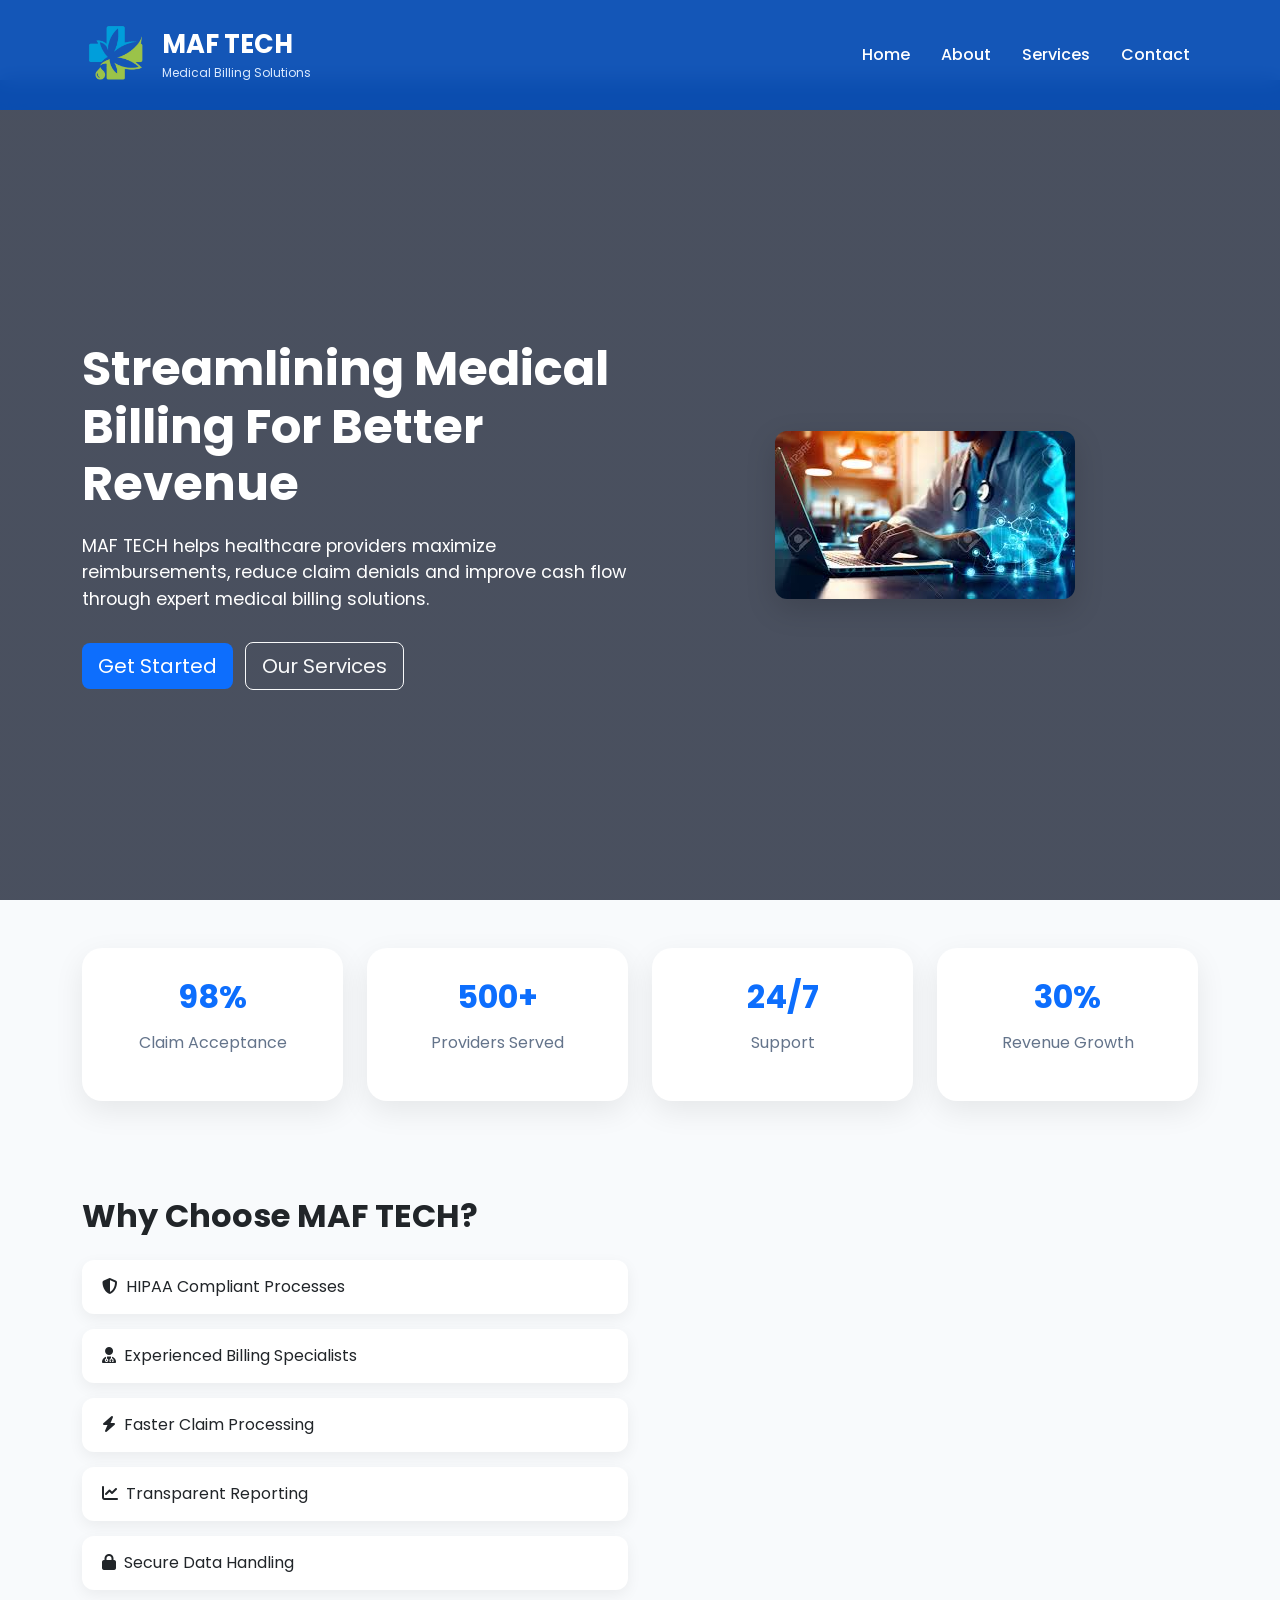
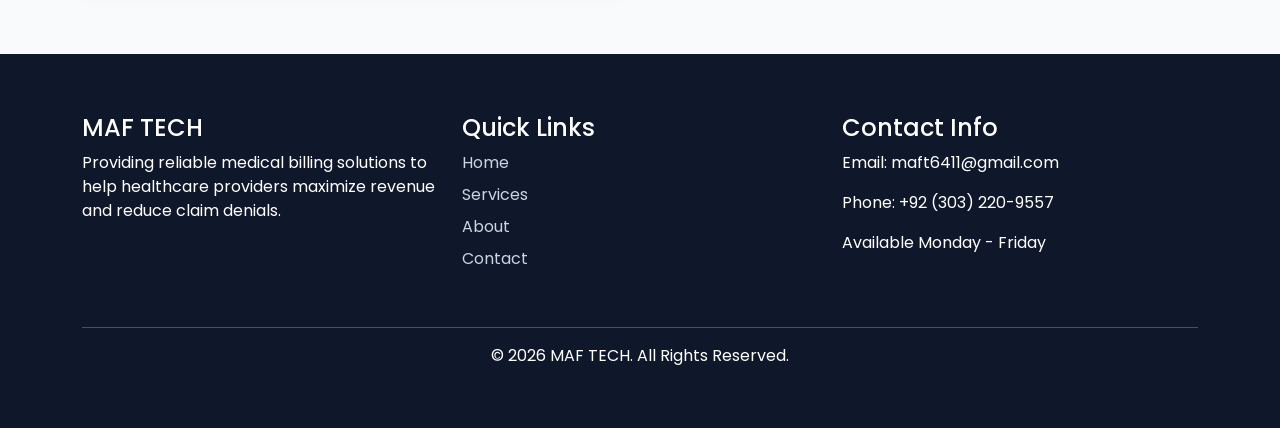
==== index.html @ 77ea470c "Added About, Services and Contact pages" ====
<!DOCTYPE html>
<html lang="en">

<head>
    <meta charset="UTF-8">
    <meta name="viewport" content="width=device-width, initial-scale=1.0">

    <title>MAF TECH | Medical Billing Solutions</title>

    <meta name="description"
        content="MAF TECH provides professional medical billing, insurance verification, revenue cycle management and healthcare billing solutions.">

    <meta name="keywords"
        content="Medical Billing, Revenue Cycle Management, Healthcare Billing, Insurance Verification">

    <meta name="author" content="MAF TECH">

    <meta name="robots" content="index, follow">

    <link rel="canonical" href="https://your-domain.com/">

    <!-- Open Graph -->
    <meta property="og:title" content="MAF TECH | Medical Billing Solutions">
    <meta property="og:description"
        content="Professional medical billing, insurance verification and revenue cycle management services.">
    <meta property="og:type" content="website">
    <meta property="og:image" content="images/hero.jpg">
    <meta property="og:url" content="https://your-domain.com/">

    <!-- Twitter -->
    <meta name="twitter:card" content="summary_large_image">
    <meta name="twitter:title" content="MAF TECH | Medical Billing Solutions">
    <meta name="twitter:description" content="Professional medical billing services for healthcare providers.">
    <meta name="twitter:image" content="images/hero.jpg">

    <link rel="icon" type="image/png" href="images/favicon.png">

    <link href="https://cdn.jsdelivr.net/npm/bootstrap@5.3.3/dist/css/bootstrap.min.css" rel="stylesheet">

    <link rel="stylesheet" href="css/style.css">

    <link rel="stylesheet" href="https://cdnjs.cloudflare.com/ajax/libs/font-awesome/6.6.0/css/all.min.css">
</head>

<script src="https://cdn.jsdelivr.net/npm/bootstrap@5.3.3/dist/js/bootstrap.bundle.min.js"></script>

<body>
    <!-- Navbar -->

    <nav class="navbar navbar-expand-lg navbar-dark fixed-top">
        <div class="container">

            <a class="navbar-brand d-flex align-items-center" href="index.html">

                <img src="images/logo (2).png" alt="MAF TECH Medical Billing Solutions" class="brand-logo">
                <div class="brand-text">

                    <h4 class="brand-title">
                        MAF TECH
                    </h4>

                    <span class="brand-subtitle">
                        Medical Billing Solutions
                    </span>

                </div>

            </a>

            <button class="navbar-toggler" type="button" data-bs-toggle="collapse" data-bs-target="#navbar">

                <span class="navbar-toggler-icon"></span>
            </button>

            <div class="collapse navbar-collapse" id="navbar">

                <ul class="navbar-nav ms-auto">

                    <li class="nav-item">
                        <a class="nav-link active" href="index.html">Home</a>
                    </li>

                    <li class="nav-item">
                        <a class="nav-link" href="about.html">About</a>
                    </li>

                    <li class="nav-item">
                        <a class="nav-link" href="services.html">Services</a>
                    </li>

                    <li class="nav-item">
                        <a class="nav-link" href="contact.html">Contact</a>
                    </li>

                </ul>

            </div>

        </div>
    </nav>

    <!-- hero section -->


    <section class="hero">

        <div class="container">

            <div class="row align-items-center">

                <div class="col-lg-6">

                    <h1>
                        Streamlining Medical Billing For Better Revenue
                    </h1>

                    <p>
                        MAF TECH helps healthcare providers maximize reimbursements,
                        reduce claim denials and improve cash flow through expert
                        medical billing solutions.
                    </p>

                    <a href="contact.html" class="btn btn-primary btn-lg me-2">
                        Get Started
                    </a>

                    <a href="services.html" class="btn btn-outline-light btn-lg">
                        Our Services
                    </a>

                </div>

                <div class="col-lg-6 text-center">

                    <div class="hero-image">

                        <img src="images/hero.jpg" class="img-fluid"
                            alt="Healthcare professionals reviewing medical billing reports">

                    </div>

                </div>

            </div>

    </section>

    <!-- Stats Section -->


    <section class="stats py-5">
        <div class="container">
            <div class="row text-center g-4">

                <div class="col-md-3 col-6">
                    <div class="stat-box">
                        <h2>98%</h2>
                        <p>Claim Acceptance</p>
                    </div>
                </div>

                <div class="col-md-3 col-6">
                    <div class="stat-box">
                        <h2>500+</h2>
                        <p>Providers Served</p>
                    </div>
                </div>

                <div class="col-md-3 col-6">
                    <div class="stat-box">
                        <h2>24/7</h2>
                        <p>Support</p>
                    </div>
                </div>

                <div class="col-md-3 col-6">
                    <div class="stat-box">
                        <h2>30%</h2>
                        <p>Revenue Growth</p>
                    </div>
                </div>

            </div>
        </div>
    </section>



    <!-- Why Choose Us -->

    <section class="why-us py-5">

        <div class="container">

            <div class="row align-items-center">

                <div class="col-lg-6">

                    <h2>Why Choose MAF TECH?</h2>

                    <ul class="list-unstyled mt-4">

                        <li><i class="fa-solid fa-shield-halved me-2"></i>HIPAA Compliant Processes</li>

                        <li><i class="fa-solid fa-user-doctor me-2"></i>Experienced Billing Specialists</li>

                        <li><i class="fa-solid fa-bolt me-2"></i>Faster Claim Processing</li>

                        <li><i class="fa-solid fa-chart-line me-2"></i>Transparent Reporting</li>

                        <li><i class="fa-solid fa-lock me-2"></i>Secure Data Handling</li>

                    </ul>

                </div>

            </div>

        </div>

    </section>




    <!-- Footer Section -->

    <footer class="footer">
        <div class="container">
            <div class="row">

                <div class="col-lg-4 mb-4">
                    <h4>MAF TECH</h4>
                    <p>
                        Providing reliable medical billing solutions to help healthcare providers
                        maximize revenue and reduce claim denials.
                    </p>
                </div>

                <div class="col-lg-4 mb-4">
                    <h4>Quick Links</h4>
                    <ul class="footer-links">
                        <li><a href="index.html">Home</a></li>
                        <li><a href="services.html">Services</a></li>
                        <li><a href="about.html">About</a></li>
                        <li><a href="contact.html">Contact</a></li>
                    </ul>
                </div>

                <div class="col-lg-4 mb-4">
                    <h4>Contact Info</h4>
                    <p>Email: maft6411@gmail.com</p>
                    <p>Phone: +92 (303) 220-9557</p>
                    <p>Available Monday - Friday</p>
                </div>

            </div>

            <hr>

            <div class="text-center">
                <p class="mb-0">
                    © 2026 MAF TECH. All Rights Reserved.
                </p>
            </div>
        </div>
    </footer>
    <script src="https://cdn.jsdelivr.net/npm/bootstrap@5.3.3/dist/js/bootstrap.bundle.min.js"></script>
</body>
</html>
---- css/style.css ----
/* Google Font */
@import url('https://fonts.googleapis.com/css2?family=Poppins:wght@300;400;500;600;700&display=swap');

/* Reset */
* {
    margin: 0;
    padding: 0;
    box-sizing: border-box;
    font-family: 'Poppins', sans-serif;
}

:root {
    --primary: #0D6EFD;
    --dark: #0F172A;
    --light: #F8FAFC;
    --gray: #64748B;
}

/* Body */
body {
    overflow-x: hidden;
    background: #fff;
}

/* ================= NAVBAR ================= */
body {
    padding-top: 90px;
}
.navbar {
    background: rgba(8, 77, 180, 0.95);
    backdrop-filter: blur(10px);
    padding: 15px 0;
}

.navbar-brand {
    display: flex;
    align-items: center;
    color: #fff !important;
}

.navbar-brand img {
    height: 70px;
    width: auto;
    object-fit: contain;
    display: block;
}

.brand-text {
    margin-left: 10px;
    line-height: 1.1;
}

.brand-title {
    margin: 0;
    font-size: 1.6rem;
    font-weight: 700;
    color: #fff;
}

.brand-subtitle {
    font-size: .75rem;
    color: #dbeafe;
}

.nav-link {
    color: #fff !important;
    margin-left: 15px;
    font-weight: 500;
    transition: .3s;
}

.nav-link:hover {
    color: #14B8A6 !important;
}
nav.scrolled {
    box-shadow: 0 4px 10px rgba(0,0,0,0.2);
    background: #fff;
}

.nav-links.active {
    display: block;
}
/* ================= HERO ================= */
.hero {
    min-height: 80vh;
    display: flex;
    align-items: center;
    background: linear-gradient(rgba(15,23,42,.75), rgba(15,23,42,.75));
    color: #fff;
    min-height: calc(100vh - 80px);

    padding-top: 110px;   /* navbar safe space */
    padding-bottom: 60px;
}

.hero h1 {
    font-size: 48px;
    font-weight: 700;
    margin-bottom: 20px;
}

.hero p {
    font-size: 1.1rem;
    margin-bottom: 30px;
}

.hero img {
    animation: float 4s ease-in-out infinite;
}

.hero-image img {
    border-radius: 12px;
    box-shadow: 0 10px 30px rgba(0,0,0,0.15);
}

/* Float animation */
@keyframes float {
    0% { transform: translateY(0); }
    50% { transform: translateY(-15px); }
    100% { transform: translateY(0); }
}

/* Buttons */
.btn-primary {
    background: var(--primary);
    border: none;
}

.btn-primary:hover {
    background: #0957ca;
}

/* ================= SECTIONS ================= */
section {
    padding: 90px 0;
}

h2 {
    font-weight: 700;
    margin-bottom: 15px;
}

h2 + p {
    color: var(--gray);
}

/* ================= STATS ================= */
.stats {
    background: var(--light);
}

.stat-box {
    background: #fff;
    padding: 30px;
    border-radius: 20px;
    box-shadow: 0 10px 30px rgba(0,0,0,.08);
    transition: .3s;
    height: 100%;
}

.stat-box:hover {
    transform: translateY(-10px);
}

.stat-box h2 {
    color: var(--primary);
}

/* ================= SERVICES ================= */
.service-card {
    background: #fff;
    padding: 35px 25px;
    border-radius: 20px;
    text-align: center;
    box-shadow: 0 10px 30px rgba(0,0,0,.08);
    transition: .3s;
    height: 100%;
}

.service-card:hover {
    transform: translateY(-10px);
}

/* ================= WHY US ================= */
.why-us {
    background: var(--light);
}

.why-us ul li {
    background: #fff;
    padding: 15px 20px;
    margin-bottom: 15px;
    border-radius: 12px;
    box-shadow: 0 5px 15px rgba(0,0,0,.06);
    transition: .3s;
}

.why-us ul li:hover {
    transform: translateX(10px);
}

/* ================= FOOTER ================= */
.footer {
    background: #0d6efd;
    color: white;
    padding: 60px 0 20px;
}

.footer-links {
    list-style: none;
    padding: 0;
}

.footer-links a {
    color: white;
    text-decoration: none;
}

.footer-links a:hover {
    padding-left: 5px;
}

/* ================= RESPONSIVE ================= */
@media (max-width: 991px) {

    .hero {
        text-align: center;
    }

    .hero h1 {
        font-size: 2.5rem;
    }

    .hero img {
        margin-top: 40px;
    }
}

@media (max-width: 576px) {

    .hero h1 {
        font-size: 2rem;
    }

    .hero p {
        font-size: 1rem;
    }

    .brand-title {
        font-size: 1.3rem;
    }

    .brand-subtitle {
        font-size: .6rem;
    }

    .stat-box {
        padding: 20px;
    }

    .service-card {
        padding: 25px 20px;
    }

    .navbar-brand img {
        height: 55px;
    }
}


/* ================= ABOUT PAGE ================= */

body {
    font-family: Arial, sans-serif;
    background: #f8fafc;
}

/* Navbar fix spacing */
body {
    padding-top: 80px;
}

/* Page Header */
.page-header {
    background: linear-gradient(135deg, #0f172a, #1e3a8a);
    color: #fff;
    padding: 110px 0;
    text-align: center;
}

.page-header h1 {
    font-size: 44px;
    font-weight: 800;
}

.page-header p {
    color: #cbd5e1;
    font-size: 18px;
}

/* About Section */
.about-company {
    background: #fff;
}

.about-company img {
    border-radius: 15px;
    box-shadow: 0 15px 35px rgba(0,0,0,0.15);
    transition: 0.4s;
}

.about-company img:hover {
    transform: scale(1.02);
}

.about-company h2 {
    font-weight: 800;
    margin-bottom: 20px;
    color: #0f172a;
}

.about-company p {
    color: #475569;
    line-height: 1.8;
    font-size: 16px;
}

/* Mission Vision */
.mission-vision {
    background: #f1f5f9;
}

.info-box {
    border-radius: 15px;
    transition: 0.3s ease;
    border: 1px solid #e2e8f0;
}

.info-box:hover {
    transform: translateY(-8px);
    box-shadow: 0 15px 30px rgba(0,0,0,0.1);
}

/* Trust Cards */
.service-box {
    background: #fff;
    border-radius: 15px;
    box-shadow: 0 10px 25px rgba(0,0,0,0.08);
    transition: 0.3s ease;
    padding: 25px;
}

.service-box:hover {
    transform: translateY(-10px);
    box-shadow: 0 20px 40px rgba(0,0,0,0.12);
}

.service-box h5 {
    font-weight: 700;
    color: #0f172a;
}

/* Footer */
.footer {
    background: #0f172a;
    color: #fff;
    padding: 60px 0;
}

.footer-links {
    list-style: none;
    padding: 0;
}

.footer-links li {
    margin-bottom: 8px;
}

.footer-links a {
    color: #cbd5e1;
    text-decoration: none;
    transition: 0.3s;
}

.footer-links a:hover {
    color: #fff;
    padding-left: 5px;
}

/* ================= SERVICES PRO UI ================= */

.services {
    background: linear-gradient(180deg, #f8fafc, #ffffff);
}

/* Heading */
.section-title {
    font-size: 36px;
    font-weight: 800;
    color: #0f172a;
}

.section-subtitle {
    color: #64748b;
    font-size: 16px;
}

/* CARD */
.service-card {
    background: #fff;
    border-radius: 18px;
    padding: 35px 25px;
    text-align: center;
    box-shadow: 0 10px 30px rgba(0,0,0,0.08);
    transition: all 0.4s ease;
    position: relative;
    overflow: hidden;
}

/* Hover lift + glow */
.service-card:hover {
    transform: translateY(-12px);
    box-shadow: 0 25px 50px rgba(37,99,235,0.2);
}

/* ICON CIRCLE */
.icon-box {
    width: 70px;
    height: 70px;
    background: #e0e7ff;
    color: #2563eb;
    border-radius: 50%;
    display: flex;
    align-items: center;
    justify-content: center;
    margin: 0 auto 20px;
    transition: 0.4s;
}

/* icon size */
.icon-box i {
    font-size: 28px;
}

/* hover icon effect */
.service-card:hover .icon-box {
    background: #2563eb;
    color: #fff;
    transform: rotate(8deg) scale(1.1);
}

/* title */
.service-card h4 {
    font-weight: 700;
    color: #0f172a;
    margin-bottom: 10px;
}

/* text */
.service-card p {
    color: #64748b;
    font-size: 14px;
    line-height: 1.6;
}

/* smooth animation */
.service-card {
    animation: fadeUp 0.6s ease forwards;
}

/* simple animation */
@keyframes fadeUp {
    from {
        opacity: 0;
        transform: translateY(20px);
    }
    to {
        opacity: 1;
        transform: translateY(0);
    }
}

/* ===== CONTACT FORM PRO ===== */

.contact-form .form-control {
    border-radius: 12px;
    padding: 12px 15px;
    border: 1px solid #e2e8f0;
    transition: 0.3s;
}

.contact-form .form-control:focus {
    border-color: #2563eb;
    box-shadow: 0 0 0 3px rgba(37,99,235,0.15);
}

/* Button */
.contact-form button {
    border-radius: 12px;
    padding: 12px;
    font-weight: 600;
}

/* Message box */
#formMsg {
    font-weight: 500;
}

/* success */
.success {
    color: #16a34a;
}

/* error */
.error {
    color: #dc2626;
}
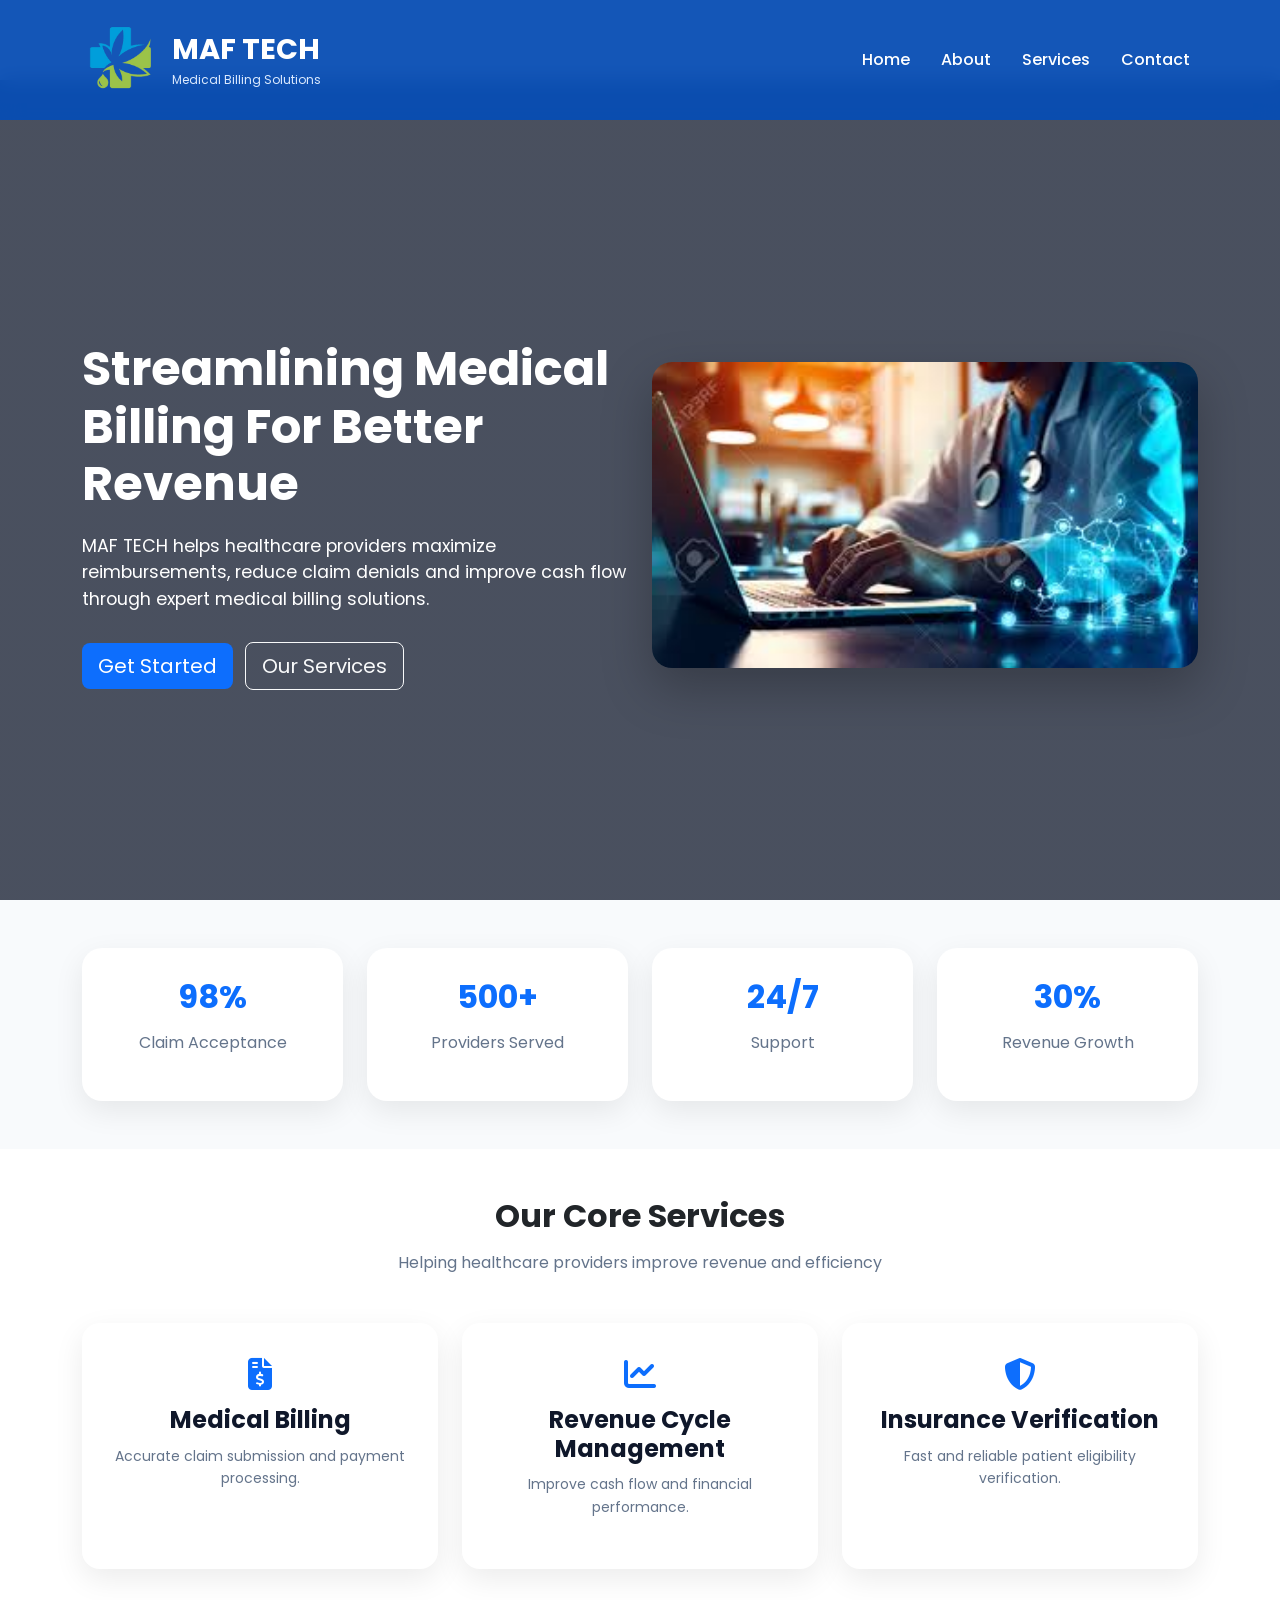
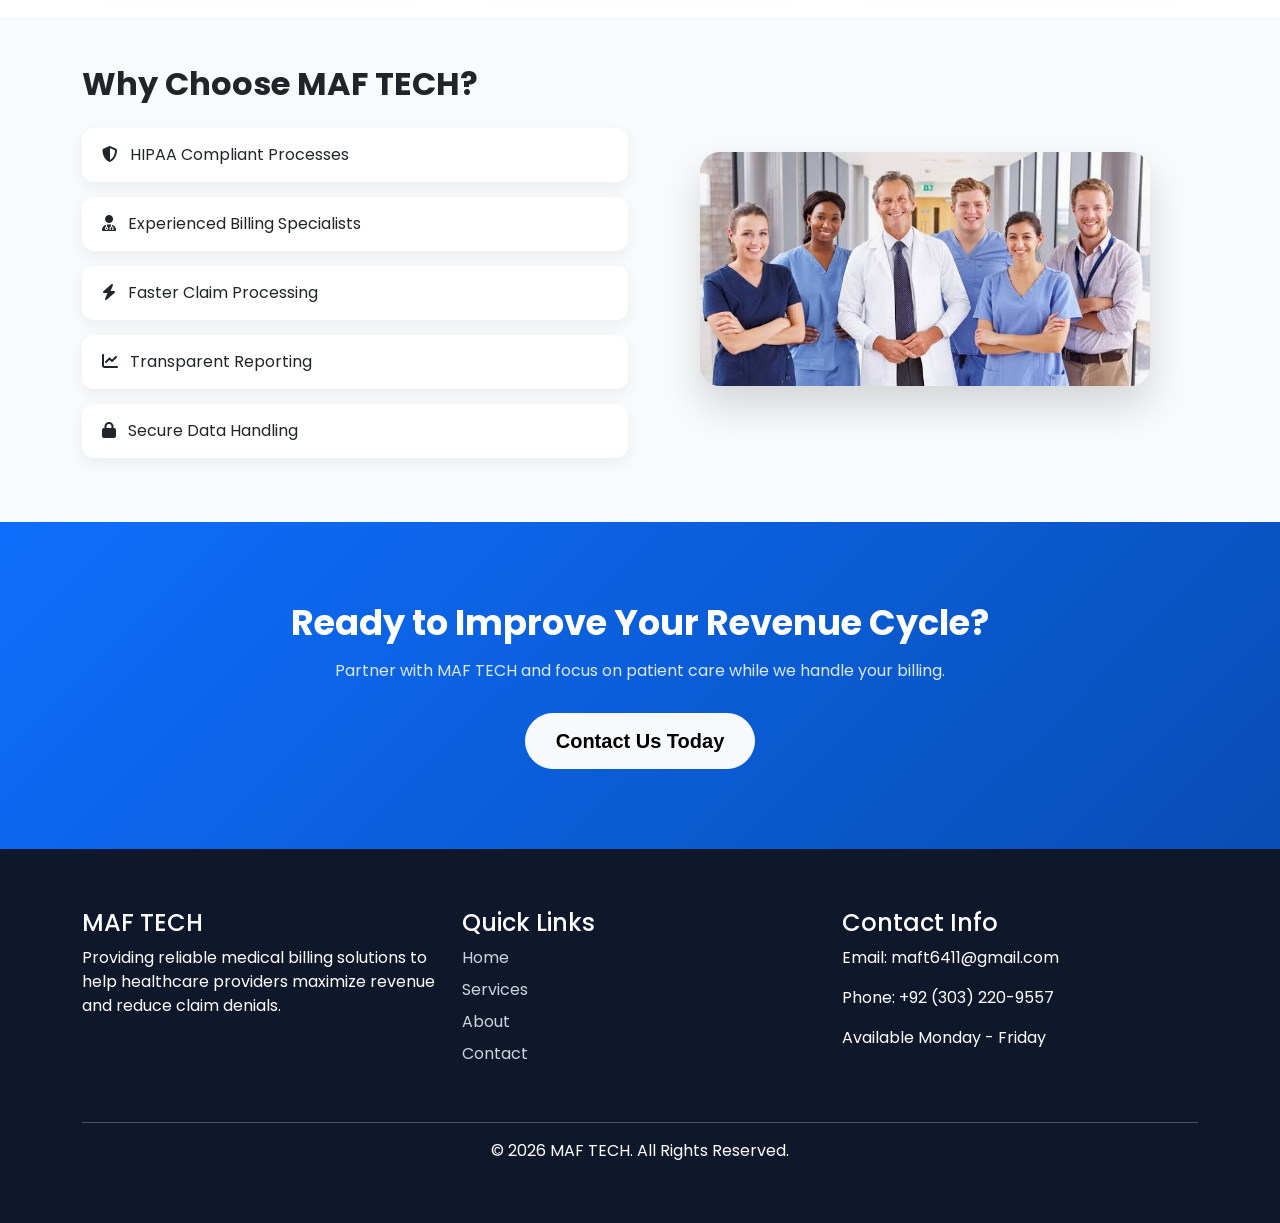
==== commit 4c886a91: "Added robots.txt and sitemap.xml" ====
--- a/index.html
+++ b/index.html
@@ -17,7 +17,11 @@
 
     <meta name="robots" content="index, follow">
 
+    <meta property="og:url" content="https://fareenak222-create.github.io/MAF-Tech-Medical-Billing-Website/">
+
     <link rel="canonical" href="https://your-domain.com/">
+
+    <link rel="canonical" href="https://fareenak222-create.github.io/MAF-Tech-Medical-Billing-Website/">
 
     <!-- Open Graph -->
     <meta property="og:title" content="MAF TECH | Medical Billing Solutions">
@@ -25,7 +29,7 @@
         content="Professional medical billing, insurance verification and revenue cycle management services.">
     <meta property="og:type" content="website">
     <meta property="og:image" content="images/hero.jpg">
-    <meta property="og:url" content="https://your-domain.com/">
+    <meta property="og:url" content="https://fareenak222-create.github.io/MAF-Tech-Medical-Billing-Website/">
 
     <!-- Twitter -->
     <meta name="twitter:card" content="summary_large_image">
@@ -33,8 +37,6 @@
     <meta name="twitter:description" content="Professional medical billing services for healthcare providers.">
     <meta name="twitter:image" content="images/hero.jpg">
 
-    <link rel="icon" type="image/png" href="images/favicon.png">
-
     <link href="https://cdn.jsdelivr.net/npm/bootstrap@5.3.3/dist/css/bootstrap.min.css" rel="stylesheet">
 
     <link rel="stylesheet" href="css/style.css">
@@ -67,7 +69,8 @@
 
             </a>
 
-            <button class="navbar-toggler" type="button" data-bs-toggle="collapse" data-bs-target="#navbar">
+            <button class="navbar-toggler" type="button" data-bs-toggle="collapse" data-bs-target="#navbar"
+                aria-label="Toggle navigation" title="Open Menu">
 
                 <span class="navbar-toggler-icon"></span>
             </button>
@@ -184,6 +187,47 @@
         </div>
     </section>
 
+    <!-- Home Services -->
+
+    <section class="home-services py-5">
+        <div class="container">
+
+            <div class="text-center mb-5">
+                <h2>Our Core Services</h2>
+                <p>Helping healthcare providers improve revenue and efficiency</p>
+            </div>
+
+            <div class="row g-4">
+
+                <div class="col-md-4">
+                    <div class="service-card">
+                        <i class="fa-solid fa-file-invoice-dollar fa-2x mb-3"></i>
+                        <h4>Medical Billing</h4>
+                        <p>Accurate claim submission and payment processing.</p>
+                    </div>
+                </div>
+
+                <div class="col-md-4">
+                    <div class="service-card">
+                        <i class="fa-solid fa-chart-line fa-2x mb-3"></i>
+                        <h4>Revenue Cycle Management</h4>
+                        <p>Improve cash flow and financial performance.</p>
+                    </div>
+                </div>
+
+                <div class="col-md-4">
+                    <div class="service-card">
+                        <i class="fa-solid fa-shield-halved fa-2x mb-3"></i>
+                        <h4>Insurance Verification</h4>
+                        <p>Fast and reliable patient eligibility verification.</p>
+                    </div>
+                </div>
+
+            </div>
+
+        </div>
+    </section>
+
 
 
     <!-- Why Choose Us -->
@@ -194,30 +238,71 @@
 
             <div class="row align-items-center">
 
+                <!-- Left Side Text -->
                 <div class="col-lg-6">
 
                     <h2>Why Choose MAF TECH?</h2>
 
                     <ul class="list-unstyled mt-4">
 
-                        <li><i class="fa-solid fa-shield-halved me-2"></i>HIPAA Compliant Processes</li>
-
-                        <li><i class="fa-solid fa-user-doctor me-2"></i>Experienced Billing Specialists</li>
-
-                        <li><i class="fa-solid fa-bolt me-2"></i>Faster Claim Processing</li>
-
-                        <li><i class="fa-solid fa-chart-line me-2"></i>Transparent Reporting</li>
-
-                        <li><i class="fa-solid fa-lock me-2"></i>Secure Data Handling</li>
+                        <li>
+                            <i class="fa-solid fa-shield-halved me-2"></i>
+                            HIPAA Compliant Processes
+                        </li>
+
+                        <li>
+                            <i class="fa-solid fa-user-doctor me-2"></i>
+                            Experienced Billing Specialists
+                        </li>
+
+                        <li>
+                            <i class="fa-solid fa-bolt me-2"></i>
+                            Faster Claim Processing
+                        </li>
+
+                        <li>
+                            <i class="fa-solid fa-chart-line me-2"></i>
+                            Transparent Reporting
+                        </li>
+
+                        <li>
+                            <i class="fa-solid fa-lock me-2"></i>
+                            Secure Data Handling
+                        </li>
 
                     </ul>
 
                 </div>
 
-            </div>
-
-        </div>
-
+                <!-- Right Side Image -->
+                <div class="col-lg-6 text-center">
+
+                    <img src="images/whychooseus.jpg" class="img-fluid why-img" alt="Medical Billing Team">
+
+                </div>
+
+            </div>
+
+        </div>
+
+    </section>
+
+    <!-- CTA Section -->
+
+    <section class="cta-section">
+        <div class="container text-center">
+
+            <h2>Ready to Improve Your Revenue Cycle?</h2>
+
+            <p>
+                Partner with MAF TECH and focus on patient care while we handle your billing.
+            </p>
+
+            <a href="contact.html" class="btn btn-light btn-lg">
+                Contact Us Today
+            </a>
+
+        </div>
     </section>
 
 
@@ -267,4 +352,5 @@
     </footer>
     <script src="https://cdn.jsdelivr.net/npm/bootstrap@5.3.3/dist/js/bootstrap.bundle.min.js"></script>
 </body>
+
 </html>
--- a/css/style.css
+++ b/css/style.css
@@ -22,6 +22,41 @@
     background: #fff;
 }
 
+/* ===== HOME SERVICES ===== */
+
+.home-services {
+    background: #fff;
+}
+
+.home-services i {
+    color: var(--primary);
+}
+
+/* ===== CTA ===== */
+
+.cta-section {
+    background: linear-gradient(135deg,#0d6efd,#084db4);
+    color: #fff;
+    padding: 80px 0;
+}
+
+.cta-section h2 {
+    font-size: 2.2rem;
+    font-weight: 700;
+}
+
+.cta-section p {
+    max-width: 700px;
+    margin: 15px auto 30px;
+    color: #dbeafe;
+}
+
+.cta-section .btn {
+    padding: 12px 30px;
+    border-radius: 50px;
+    font-weight: 600;
+}
+
 /* ================= NAVBAR ================= */
 body {
     padding-top: 90px;
@@ -39,7 +74,7 @@
 }
 
 .navbar-brand img {
-    height: 70px;
+    height: 80px;
     width: auto;
     object-fit: contain;
     display: block;
@@ -55,6 +90,7 @@
     font-size: 1.6rem;
     font-weight: 700;
     color: #fff;
+    font-size:1.8rem;
 }
 
 .brand-subtitle {
@@ -85,11 +121,16 @@
     min-height: 80vh;
     display: flex;
     align-items: center;
-    background: linear-gradient(rgba(15,23,42,.75), rgba(15,23,42,.75));
+
+    background: linear-gradient(
+        rgba(15,23,42,.75),
+        rgba(15,23,42,.75)
+    );
+
     color: #fff;
     min-height: calc(100vh - 80px);
 
-    padding-top: 110px;   /* navbar safe space */
+    padding-top: 110px;
     padding-bottom: 60px;
 }
 
@@ -97,11 +138,14 @@
     font-size: 48px;
     font-weight: 700;
     margin-bottom: 20px;
+    color: #fff;
 }
 
 .hero p {
     font-size: 1.1rem;
     margin-bottom: 30px;
+     color:#fff;
+    
 }
 
 .hero img {
@@ -109,9 +153,12 @@
 }
 
 .hero-image img {
-    border-radius: 12px;
-    box-shadow: 0 10px 30px rgba(0,0,0,0.15);
-}
+    width:100%;
+    max-width:550px;
+    border-radius:20px;
+    box-shadow:0 20px 50px rgba(0,0,0,.25);
+}
+   
 
 /* Float animation */
 @keyframes float {
@@ -184,6 +231,7 @@
 /* ================= WHY US ================= */
 .why-us {
     background: var(--light);
+     padding:100px 0;
 }
 
 .why-us ul li {
@@ -196,7 +244,32 @@
 }
 
 .why-us ul li:hover {
-    transform: translateX(10px);
+    transform: translateX(8px);
+     box-shadow:0 10px 25px rgba(13,110,253,.15);
+}
+
+.why-img{
+    width:100%;
+    max-width:450px;
+    border-radius:20px;
+    box-shadow:0 20px 40px rgba(0,0,0,.15);
+    transition:0.4s ease;
+}
+
+.why-img:hover{
+    transform:scale(1.03);
+}
+
+@media(max-width:991px){
+
+    .why-us{
+        text-align:center;
+    }
+
+    .why-img{
+        margin-top:30px;
+        max-width:350px;
+    }
 }
 
 /* ================= FOOTER ================= */
